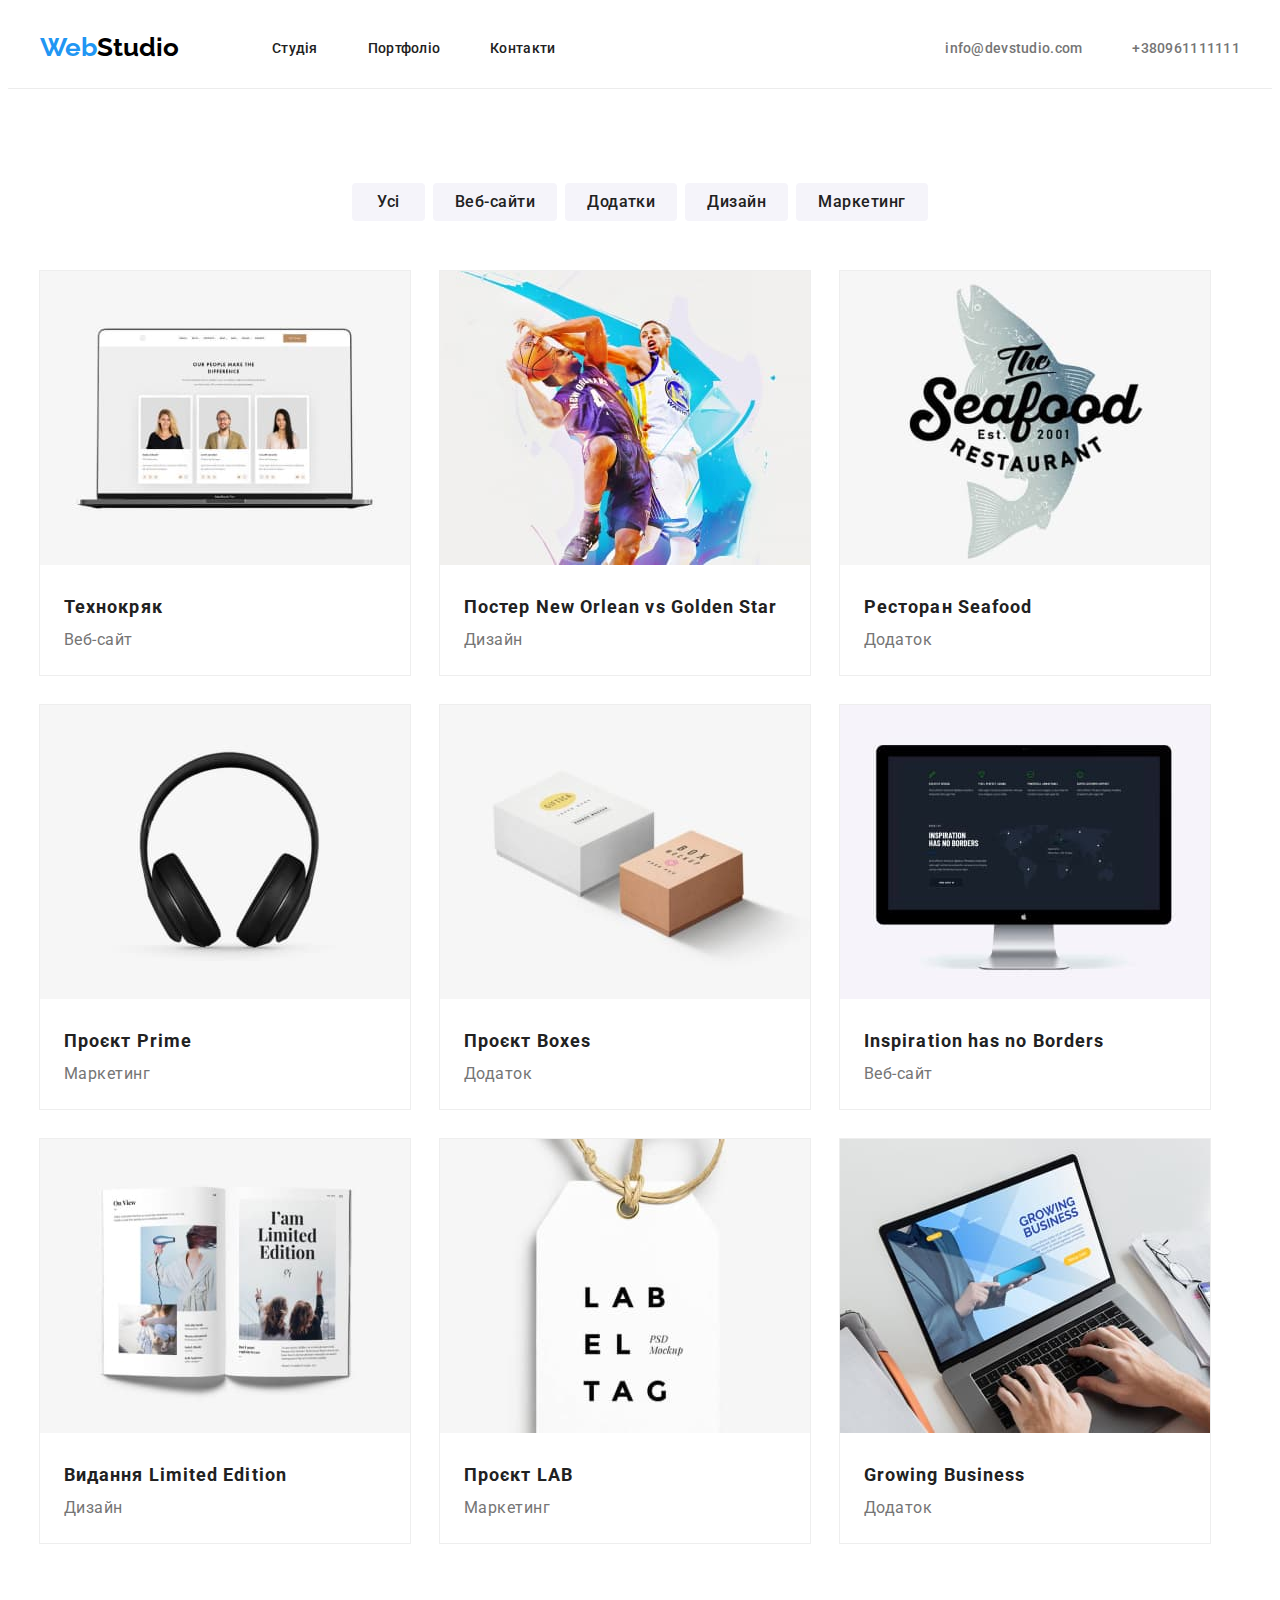
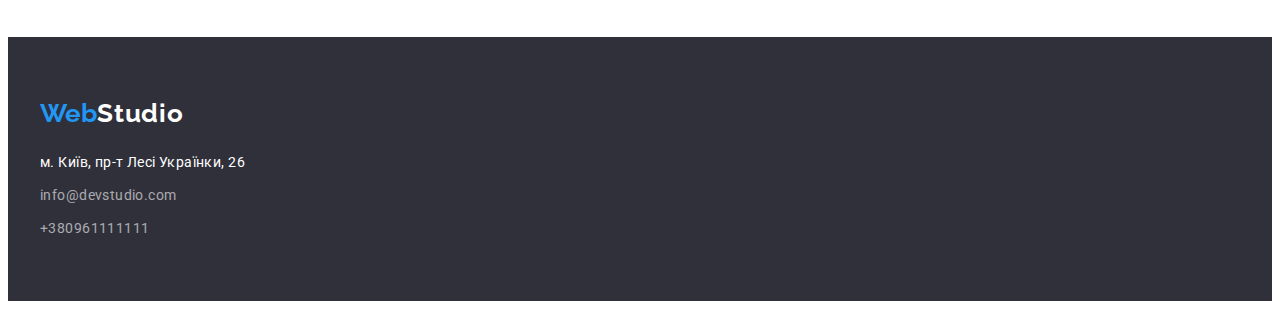
==== portfolio.html @ 507611c4 "Add files via upload" ====
<!DOCTYPE html>
<html lang="en">
    <head>
        <meta charset="UTF-8">
        <meta http-equiv="X-UA-Compatible" content="IE=edge">
        <meta name="viewport" content="width=device-width, initial-scale=1.0">        
        <link rel="preconnect" href="https://fonts.googleapis.com">
        <link rel="preconnect" href="https://fonts.gstatic.com" crossorigin>
        <link href="https://fonts.googleapis.com/css2?family=Raleway:wght@700&family=Roboto:wght@400;500;700;900&display=swap" rel="stylesheet">
        <link rel="stylesheet" href="https://cdnjs.cloudflare.com/ajax/libs/modern-normalize/1.1.0/modern-normalize.min.css" integrity="sha512-wpPYUAdjBVSE4KJnH1VR1HeZfpl1ub8YT/NKx4PuQ5NmX2tKuGu6U/JRp5y+Y8XG2tV+wKQpNHVUX03MfMFn9Q==" crossorigin="anonymous" referrerpolicy="no-referrer" />
        <link rel="stylesheet" href="./css/styles.css">
        <title>goit-markup-hw-03</title>
    </head>
    <body>
        <header class="header-line">
            <div class="container container-header">
                <a class="logo-Web" href="./index.html">Web<span class="logo-Studio">Studio</span></a>
                <nav class="navigation">
                    <ul class="nav-items">
                        <li><a class="header-nav-items" href="./index.html">Студія</a></li>
                        <li><a class="header-nav-items" href="./portfolio.html">Портфоліо</a></li>
                        <li><a class="header-nav-items" href="#">Контакти</a></li>
                    </ul>
                </nav>                
                <a class="header-nav-link nav-mail" href="#" target="_blank" rel="noopener noreferrer">info@devstudio.com</a>
                <a class="header-nav-link nav-tel" href="tel:+380961111111">+380961111111</a>
                
            </div>
        </header>
        <main>
            <section class="section-portfolio">
                <div class="container">
                    <ul class="box-btn-items">
                        <li><button class="btn-style-all" type="button">Усі</button></a></li>
                        <li><button class="btn-style" type="button">Веб-сайти</button></a></li>
                        <li><button class="btn-style" type="button">Додатки</button></a></li>
                        <li><button class="btn-style" type="button">Дизайн</button></a></li>
                        <li><button class="btn-style" type="button">Маркетинг</button></a></li>
                    </ul>                
                                
                    <ul class="box-portfolio">
                        <li class="portfolio-items">
                            <a class="portfolio-link" href="#">
                            <img src="./images/Технокряк.jpg" width="370" height="294" alt="Технокряк">
                            <div class="portfolio-content">
                                <h3 class="portfolio-list">Технокряк</h3>
                                <p class="portfolio-text">Веб-сайт</p>
                            </div>
                        </a>
                        </li>

                        <li class="portfolio-items">
                            <a class="portfolio-link" href="#">
                            <img src="./images/Постер New Orlean vs Golden Star.jpg" width="370" height="294" alt="New Orlean vs Golden Star">
                            <div class="portfolio-content">
                                <h3 class="portfolio-list">Постер New Orlean vs Golden Star</h3>
                                <p class="portfolio-text">Дизайн</p>
                            </div>
                        </a>
                        </li>

                        <li class="portfolio-items">
                            <a class="portfolio-link" href="#">
                            <img src="./images/Ресторан Seafood.jpg" width="370" height="294" alt="Ресторан Seafood">
                            <div class="portfolio-content">
                                <h3 class="portfolio-list">Ресторан Seafood</h3>
                                <p class="portfolio-text">Додаток</p>
                            </div>
                        </a>
                        </li>

                        <li class="portfolio-items">
                            <a class="portfolio-link" href="#">
                            <img src="./images/Проєкт Prime.jpg" width="370" height="294" alt="Prime">
                            <div class="portfolio-content">
                                <h3 class="portfolio-list">Проєкт Prime</h3>
                                <p class="portfolio-text">Маркетинг</p>
                            </div>
                        </a>
                        </li>

                        <li class="portfolio-items">
                            <a class="portfolio-link" href="#">
                            <img src="./images/Проєкт Boxes.jpg" width="370" height="294" alt="Boxes">
                            <div class="portfolio-content">
                                <h3 class="portfolio-list">Проєкт Boxes</h3>
                                <p class="portfolio-text">Додаток</p>
                            </div>
                        </a>
                        </li>

                        <li class="portfolio-items">
                            <a class="portfolio-link" href="#">
                            <img src="./images/Inspiration has no Borders.jpg" width="370" height="294" alt="Inspiration has no Borders">
                            <div class="portfolio-content">                   
                                <h3 class="portfolio-list">Inspiration has no Borders</h3>
                                <p class="portfolio-text">Веб-сайт</p>
                            </div>
                        </a>
                        </li>

                        <li class="portfolio-items">
                            <a class="portfolio-link" href="#">
                            <img src="./images/Видання Limited Edition.jpg" width="370" height="294" alt="Limited Edition">
                            <div class="portfolio-content">
                                <h3 class="portfolio-list">Видання Limited Edition</h3>
                                <p class="portfolio-text">Дизайн</p>
                            </div>
                        </a>
                        </li>

                        <li class="portfolio-items">
                            <a class="portfolio-link" href="#">
                            <img src="./images/Проєкт LAB.jpg" width="370" height="294" alt="LAB">
                            <div class="portfolio-content">
                                <h3 class="portfolio-list">Проєкт LAB</h3>
                                <p class="portfolio-text">Маркетинг</p>
                            </div>

                        </a>
                        </li>

                        <li class="portfolio-items">
                            <a class="portfolio-link" href="#">
                            <img src="./images/Growing Business.jpg" width="370" height="294" alt="Growing Business">
                            <div class="portfolio-content">
                                <h3 class="portfolio-list">Growing Business</h3>
                                <p class="portfolio-text">Додаток</p>
                            </div>
                        </a>
                        </li>
                        
                    
                    </ul>
                </div>
            </section>
            
        </main>
        <footer class="footer">
            
            <div class="container">
                <div class="footer-logo">
                    <a class="logo-Web" href="./index.html">Web<span class="logo-Studio-footer">Studio</span></a>
                </div>                
                
                <ul class="footer-items">

                    <li class="footer-nav">
                        <p class="address">м. Київ, пр-т Лесі Українки, 26</p>
                    </li>
                    <li class="footer-nav">
                        <a class="footer-mail" href="#" target="_blank" rel="noopener noreferrer">info@devstudio.com</a> 
                    </li>
                    <li>
                        <a class="footer-tel" href="tel:+380961111111">+380961111111</a>
                    </li>
                </ul>
            </div>            
            
        </footer>
    </body>
</html>
---- css/styles.css ----
h1,h2,h3,h4,h5,h6,p{
    margin: 0;
}
ul{
    list-style: none;
    margin: 0;
    padding: 0;
}

body {
    font-family: 'Roboto', sans-serif;
}

:root {
    --blue-color: #2196F3;
    --title-color:#212121;
    --uptitle-color:#757575;
  } 

  .container{
    width: 1200px;    
    padding-left: 15px;
    padding-right: 15px;
    margin: 0 auto;    
  }

  /*--------------header---------------*/
  
.container-header{
    height: 80px;
    display: flex;
    align-items: center;
}

.logo-Web{
    color: #2196F3;
    text-decoration: none;
    font-weight: 700;
    font-size: 26px;
    line-height: 1.3076;
    font-family: 'Raleway';
}
.logo-Studio{
    color: #000;
    text-decoration: none;
    font-size: 26px;
    line-height: 1.3076;
    margin-right: 93px;
}

.navigation{
    margin-right: auto;
}

.nav-items{
    list-style: none;
    display: flex;
    gap: 50px;      
}
.header-nav-items{
    text-decoration: none; 
    font-weight: 500;   
    color: var(--title-color);
    font-size: 14px;
    line-height: 1.1428;
    letter-spacing: 0.02em;
    display: flex;       
}
.header-nav-items:hover{
    color: var(--blue-color);
}

.header-nav-items:active{
    color: #000;
}

.header-nav-link{
    font-weight: 500;
    font-size: 14px;
    line-height: 1.1428;
    letter-spacing: 0.02em;
    color: var(--uptitle-color);
    text-decoration: none;
    display: flex;
}

.header-nav-link:hover
{
    color: var(--blue-color);
}

.nav-mail{
    margin-right: 50px;
}

/*--------------header---------------*/

/*---------------main----------------*/

.title-page{
    background-color: #2F303A;    
    display: flex;
    align-items: center;
    justify-content: center; 
    padding-top: 200px;
    padding-bottom: 200px;   
}

.title-page-caption{
    text-align: center;
    font-weight: 900;
    letter-spacing: 0.06em;
    text-transform: uppercase;
    color: #FFFFFF;
    font-size: 44px;
    line-height: 1.3636;          
} 

.title-btn{
    font-family: inherit;    
    font-size: 16px;
    line-height: 1.875;
    color: #FFFFFF;
    background-color: var(--blue-color);   
    cursor: pointer;
    letter-spacing: 0.06em;
    width: 216px;
    height: 50px; 
    border-radius: 4px;
    border: transparent; 
    font-weight: 700          
}

.container-caption{
    display: flex;
    flex-wrap: wrap; 
    justify-content: center;
    gap: 40px;  
    max-width: 696px;     
}

/*--sections our advantages--*/

.about-container{
    padding-bottom: 94px;
    padding-top: 94px;
}

.advantages-items{
    list-style: none;
    height: 98px;
    display: flex;    
    gap: 30px;        
}

.about-items{
    width: 270px;
}

.about-us{    
    font-size: 14px;
    line-height: 1.142;
    letter-spacing: 0.03em;
    text-transform: uppercase;
    color: var(--title-color);
    margin-bottom: 10px;

}
.about-advantages{    
    font-size: 14px;
    line-height: 1.714;       
    letter-spacing: 0.03em;    
    color: var(--uptitle-color);
}

/*----sectons img-----*/

.container-img{
    padding-bottom: 94px;
}

.img-list{    
    font-size: 36px;
    line-height: 1.17;
    text-align: center;
    letter-spacing: 0.03em;
    color: var(--title-color);
    margin-bottom: 50px;
    }
.img-items{
    list-style: none;
    display: flex;
    gap: 30px;
}

/*---section teams-----*/

.team{
    padding-top: 94px;
    padding-bottom: 94px; 
}

.container-team{    
    justify-content: center;
    display: flex;
    align-content: space-between;
    flex-wrap: nowrap;
    flex-direction: column;          
}

.teams-list{    
    font-size: 36px;
    line-height: 1.666;
    text-align: center;
    letter-spacing: 0.03em;
    color: var(--title-color);
    margin-bottom: 50px;
}
.teams-items{
    list-style: none;
    display: flex;
    gap: 30px;
}

.team-card-link{
    text-decoration: none;
}
.team-card-link:hover{
    color: var(--blue-color);    
}

.card-info{
    padding-top: 30px;
    padding-bottom: 30px; 
}

.team-card{
    font-weight: 500;
    font-size: 16px;
    line-height: 1.187;
    text-align: center;
    letter-spacing: 0.03em;
    color: var(--title-color);
    margin-bottom: 10px;         
}

.team-card-prof{    
    font-size: 16px;
    line-height: 1.187;
    text-align: center;
    letter-spacing: 0.03em;    
    color: var(--uptitle-color);           
}

/*---------------main----------------*/

/*--------------footer---------------*/

.footer{
    background-color: #2F303A;    
    display: flex;
    flex-direction: column;
    padding-bottom: 60px;
    padding-top: 60px;
}

.footer-logo{   
    margin-bottom: 20px;  
}

.logo-Studio-footer{
    color: #FFFFFF;
    font-size: 26px;
    line-height: 1.192;
    letter-spacing: 0.03em;
}

.address{    
    font-size: 14px;      
    letter-spacing: 0.03em;
    color: #FFFFFF;
    margin-bottom: 9px;
    line-height: 1.714;
    }

.footer-items{
    list-style: none;    
}

.footer-mail{   
    font-size: 14px;
    line-height: 1.714;      
    letter-spacing: 0.03em;    
    color: rgba(255, 255, 255, 0.6);
    text-decoration: none;  
    margin-bottom: 9px;  
}

.footer-mail:hover{
    color: var(--blue-color); 
}
.footer-mail:active{
    color: #000; 
}

.footer-tel{   
    font-size: 14px;
    line-height: 1.714;      
    letter-spacing: 0.03em;    
    color: rgba(255, 255, 255, 0.6);
    text-decoration: none;       
}

.footer-tel:hover{
    color: var(--blue-color); 
}
.footer-tel:active{
    color: #000; 
}

.footer-nav{
    margin-bottom: 9px;

}


/*--------------footer---------------*/

/*------------portfolio--------------*/

.header-line{
    border-bottom:1px solid #ECECEC;
}

.section-portfolio{
    padding-top: 94px; 
    padding-bottom: 94px; 
}


.box-btn-items{
    list-style: none; 
    display: flex;   
    justify-content: center;
    gap: 8px;
    margin-bottom: 50px;
}

.btn-style-all:hover{
    background-color: var(--blue-color);  
    cursor: pointer;
}

.btn-style-all{
    font-family: inherit;
    font-weight: 500;
    font-size: 16px;
    line-height: 1.625;
    text-align: center;
    letter-spacing: 0.03em;
    color: var(--title-color);
    border: transparent;
    background: #F5F4FA;
    padding: 6px 25px; 
    border-radius: 4px;  
}

.btn-style{
    font-family: inherit;
    font-weight: 500;
    font-size: 16px;
    line-height: 1.625;
    text-align: center;
    letter-spacing: 0.03em;
    color: var(--title-color);
    border: transparent;
    background: #F5F4FA;
    padding: 6px 22px; 
    border-radius: 4px;          
}

.btn-style:hover{
    background-color: var(--blue-color);  
    cursor: pointer; 
    
}

.box-portfolio{
    list-style: none;
    display: flex;
    flex-wrap: wrap;
    gap: 30px;    
}

.portfolio-items{
    outline: 1px solid #EEEEEE;
}

.portfolio-link{
   text-decoration: none;
}

.portfolio-list{    
    font-size: 18px;
    line-height: 2;    
    letter-spacing: 0.06em;    
    color: #212121;    
}

.portfolio-text{ 
    font-size: 16px;
    line-height: 1.875;
    letter-spacing: 0.03em;    
    color: var(--uptitle-color);
}

.portfolio-content{
    padding-top: 20px;
    padding-left: 24px;
    padding-bottom: 20px;
}
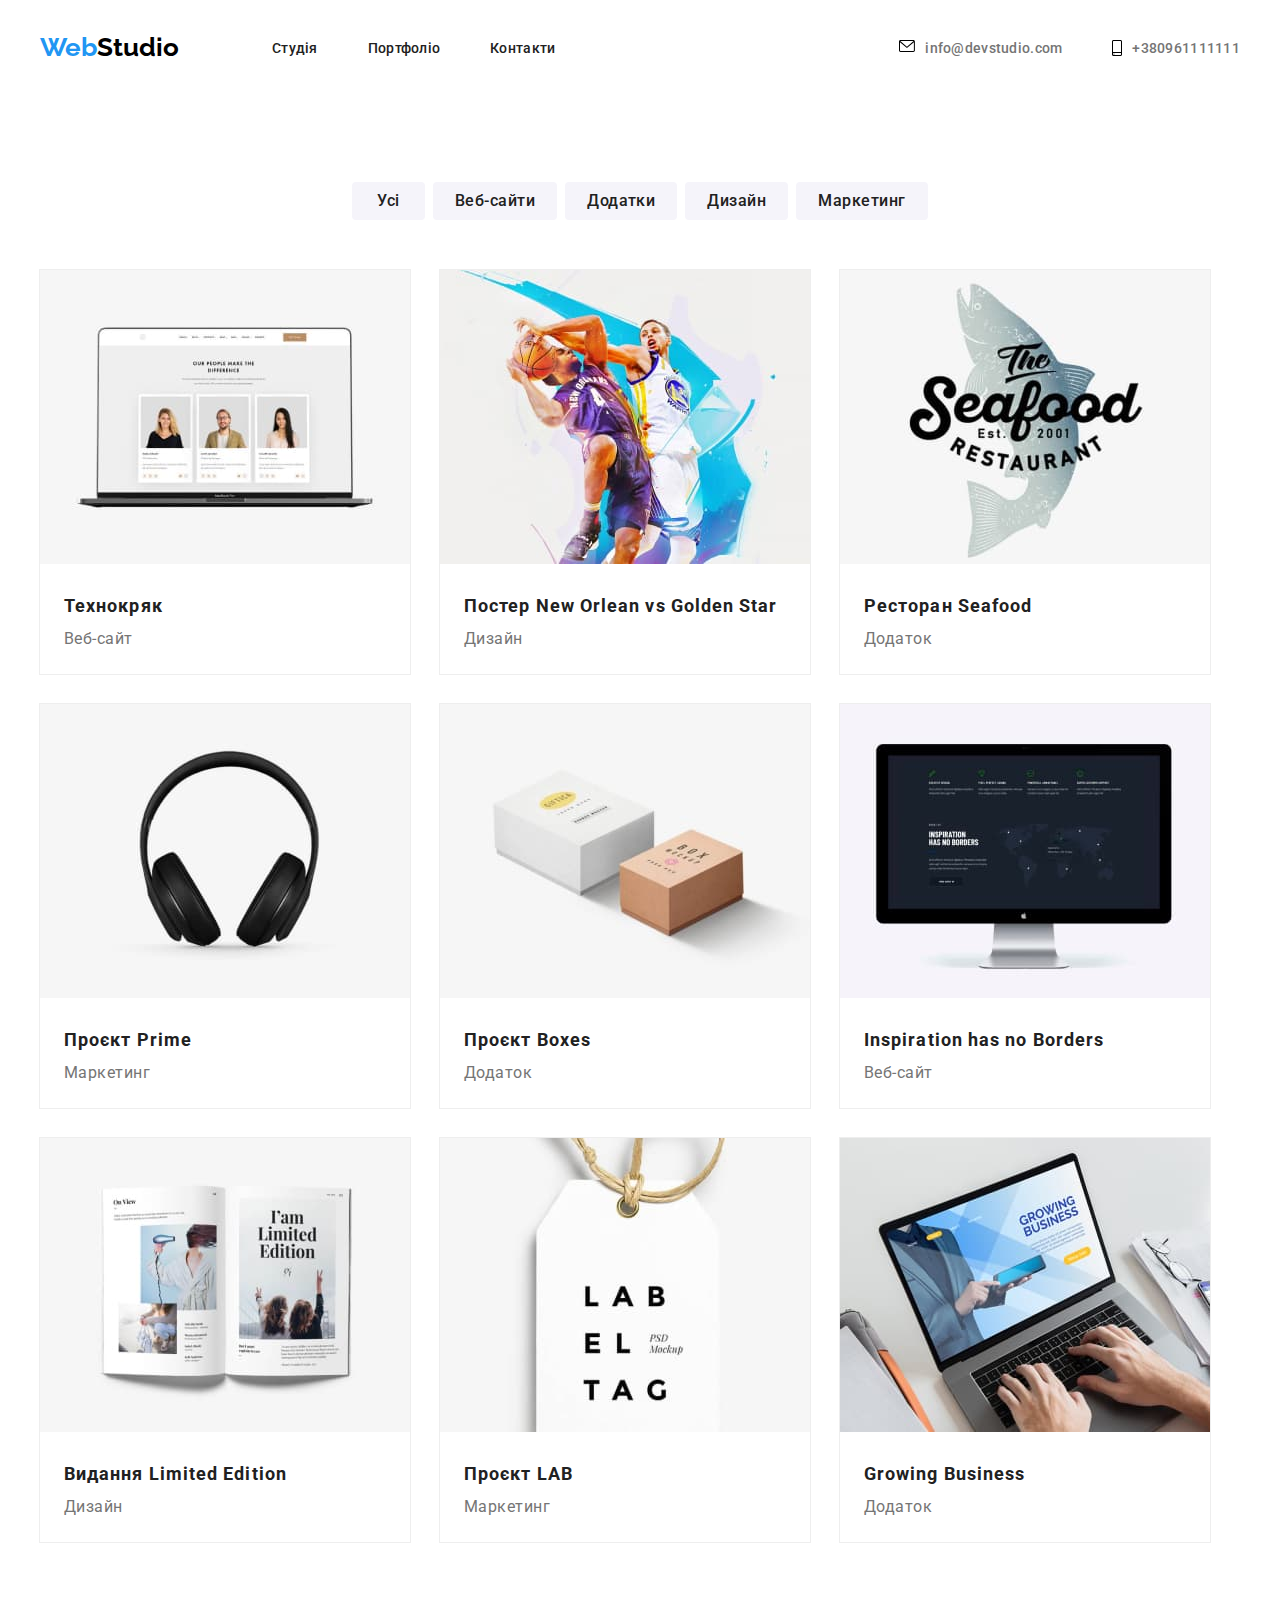
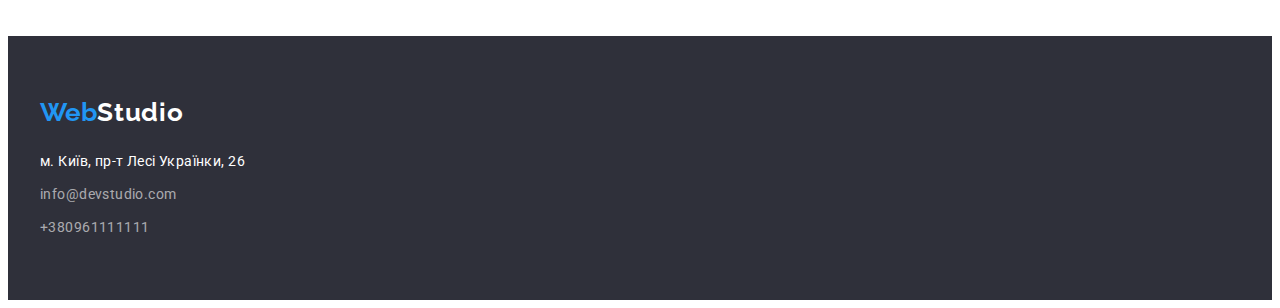
==== commit 1d81b6aa: "hw-04" ====
--- a/portfolio.html
+++ b/portfolio.html
@@ -9,10 +9,10 @@
         <link href="https://fonts.googleapis.com/css2?family=Raleway:wght@700&family=Roboto:wght@400;500;700;900&display=swap" rel="stylesheet">
         <link rel="stylesheet" href="https://cdnjs.cloudflare.com/ajax/libs/modern-normalize/1.1.0/modern-normalize.min.css" integrity="sha512-wpPYUAdjBVSE4KJnH1VR1HeZfpl1ub8YT/NKx4PuQ5NmX2tKuGu6U/JRp5y+Y8XG2tV+wKQpNHVUX03MfMFn9Q==" crossorigin="anonymous" referrerpolicy="no-referrer" />
         <link rel="stylesheet" href="./css/styles.css">
-        <title>goit-markup-hw-03</title>
+        <title>goit-markup-hw-04</title>
     </head>
     <body>
-        <header class="header-line">
+        <header>
             <div class="container container-header">
                 <a class="logo-Web" href="./index.html">Web<span class="logo-Studio">Studio</span></a>
                 <nav class="navigation">
@@ -22,8 +22,17 @@
                         <li><a class="header-nav-items" href="#">Контакти</a></li>
                     </ul>
                 </nav>                
-                <a class="header-nav-link nav-mail" href="#" target="_blank" rel="noopener noreferrer">info@devstudio.com</a>
-                <a class="header-nav-link nav-tel" href="tel:+380961111111">+380961111111</a>
+                <a class="header-nav-link nav-mail" href="#" target="_blank" rel="noopener noreferrer">
+                    <svg class="mail-icons" width="16" height="12">
+                        <use href="./images/icons.svg#icon-envelope-hover-1"></use>
+                    </svg>
+                    info@devstudio.com</a>
+                
+                <a class="header-nav-link nav-tel" href="tel:+380961111111">
+                    <svg class="tel-icons" width="10" height="16">
+                        <use href="./images/icons.svg#icon-smartphone-1"></use>
+                    </svg>
+                    +380961111111</a>
                 
             </div>
         </header>
@@ -31,11 +40,11 @@
             <section class="section-portfolio">
                 <div class="container">
                     <ul class="box-btn-items">
-                        <li><button class="btn-style-all" type="button">Усі</button></a></li>
-                        <li><button class="btn-style" type="button">Веб-сайти</button></a></li>
-                        <li><button class="btn-style" type="button">Додатки</button></a></li>
-                        <li><button class="btn-style" type="button">Дизайн</button></a></li>
-                        <li><button class="btn-style" type="button">Маркетинг</button></a></li>
+                        <li class="btn-items"><button class="btn-style-all" type="button">Усі</button></a></li>
+                        <li class="btn-items"><button class="btn-style" type="button">Веб-сайти</button></a></li>
+                        <li class="btn-items"><button class="btn-style" type="button">Додатки</button></a></li>
+                        <li class="btn-items"><button class="btn-style" type="button">Дизайн</button></a></li>
+                        <li class="btn-items"><button class="btn-style" type="button">Маркетинг</button></a></li>
                     </ul>                
                                 
                     <ul class="box-portfolio">
@@ -133,7 +142,7 @@
                     
                     </ul>
                 </div>
-            </section>
+            </section>            
             
         </main>
         <footer class="footer">
--- a/css/styles.css
+++ b/css/styles.css
@@ -82,6 +82,7 @@
     color: var(--uptitle-color);
     text-decoration: none;
     display: flex;
+    gap: 10px;
 }
 
 .header-nav-link:hover
@@ -89,21 +90,63 @@
     color: var(--blue-color);
 }
 
+.header-nav-link:active
+{
+    color: var(--title-color);
+}
+
 .nav-mail{
     margin-right: 50px;
 }
 
+
+.mail-icons{
+    color: var(--uptitle-color);
+}
+
+.tel-icons{
+    color: var(--uptitle-color);
+}
+
+.header-nav-link:hover .mail-icons
+{
+    fill: var(--blue-color);
+}
+
+.header-nav-link:hover .tel-icons 
+{
+    fill: var(--blue-color);
+}
+
+.header-nav-link:active .mail-icons
+{
+    fill: var(--title-color);
+}
+
+.header-nav-link:active .tel-icons 
+{
+    fill: var(--title-color);
+}
+
 /*--------------header---------------*/
 
 /*---------------main----------------*/
 
-.title-page{
-    background-color: #2F303A;    
-    display: flex;
-    align-items: center;
-    justify-content: center; 
+.title-page{           
+    display: flex;
+    align-items: center;     
     padding-top: 200px;
     padding-bottom: 200px;   
+}
+
+.backgroung-title{    
+    height: 600px;
+    max-height: 1600px; 
+    background-image:linear-gradient(rgba(47, 48, 58, 0.4),
+                                     rgba(47, 48, 58, 0.4)),
+    url(../images/background.jpg); 
+    background-repeat: no-repeat;
+    background-position: center;     
 }
 
 .title-page-caption{
@@ -147,14 +190,17 @@
 }
 
 .advantages-items{
-    list-style: none;
-    height: 98px;
+    list-style: none;    
     display: flex;    
     gap: 30px;        
 }
 
 .about-items{
     width: 270px;
+}
+
+.about-icons{
+    margin-bottom: 30px;
 }
 
 .about-us{    
@@ -208,6 +254,10 @@
     flex-direction: column;          
 }
 
+.box-team-card{  
+    box-shadow: 0 4px 4px 0 rgba(0, 0, 0, 0.25);
+}
+
 .teams-list{    
     font-size: 36px;
     line-height: 1.666;
@@ -252,6 +302,81 @@
     color: var(--uptitle-color);           
 }
 
+.team-soc-list{
+    display: flex;
+    justify-content: center;
+    gap: 10px;
+    margin-top: 16px;
+}
+
+.team-soc-items{
+    width: 44px;
+    height: 44px;
+}
+
+.team-soc-link{
+    width: 100%;
+    height: 100%;
+    display: block;
+    background-color: #FFFFFF;
+    border-radius: 50%;
+    display: flex;
+    align-items: center;
+    justify-content: center;
+}
+.team-soc-link:hover{
+    background-color: var(--blue-color);
+}
+.team-soc-link:hover .team-soc-icons{
+    fill: #FFFFFF;
+}
+
+.team-soc-icons{
+    fill: rgb(175,177,184);
+}
+/*---section visitors----*/
+
+.visitors{
+    padding-top: 94px;
+    padding-bottom: 94px;
+}
+
+.regular-visitors{
+    font-size: 36px;
+    line-height: 1.666;
+    text-align: center;
+    letter-spacing: 0.03em;
+    color: var(--title-color);
+    margin-bottom: 50px;
+}
+
+.visitors-list{
+    display: flex; 
+    gap: 30px;  
+}
+
+.visitors-link{
+    border: 1px solid #AFB1B8;
+    height: 92px;
+    width: 170px;
+    border-radius: 4px;
+    display: flex;
+    align-items: center;
+    justify-content: center;
+}
+
+.visitors-icons{
+    fill: rgb(175,177,184);
+}
+
+.visitors-link:hover{
+    border-color: var(--blue-color);
+}
+
+.visitors-link:hover .visitors-icons{
+    fill: var(--blue-color);
+}
+
 /*---------------main----------------*/
 
 /*--------------footer---------------*/
@@ -262,6 +387,11 @@
     flex-direction: column;
     padding-bottom: 60px;
     padding-top: 60px;
+}
+
+.footer-wrap{
+    display: flex;
+    gap: 70px;
 }
 
 .footer-logo{   
@@ -321,6 +451,48 @@
 .footer-nav{
     margin-bottom: 9px;
 
+} 
+
+.footer-soc{
+    padding-top: 12px;
+}
+
+.foter-par{
+    font-size: 14px;
+    line-height: 1.142;      
+    letter-spacing: 0.03em;
+    color: #FFFFFF;
+    margin-bottom: 20px;
+
+}
+
+.footer-soc-list{
+    display: flex;    
+    gap: 10px;        
+}
+
+.footer-soc-items{
+    width: 44px;
+    height: 44px;
+}
+
+.footer-soc-link{
+    width: 100%;
+    height: 100%;    
+    background-color: #FFFFFF;
+    border-radius: 50%;
+    display: flex;
+    align-items: center;    
+}
+.footer-soc-link:hover{
+    background-color: var(--blue-color);
+}
+.footer-soc-link:hover .footer-soc-icons{
+    fill: #FFFFFF;
+}
+
+.footer-soc-icons{
+    fill: rgb(175,177,184);
 }
 
 
@@ -346,6 +518,14 @@
     margin-bottom: 50px;
 }
 
+.btn-items:hover{
+    box-shadow: 0 4px 4px 0 rgba(0, 0, 0, 0.25);
+}
+
+.btn-items:focus{
+    box-shadow: 0 4px 4px 0 rgba(0, 0, 0, 0.25);
+}
+
 .btn-style-all:hover{
     background-color: var(--blue-color);  
     cursor: pointer;
@@ -393,7 +573,11 @@
 }
 
 .portfolio-items{
-    outline: 1px solid #EEEEEE;
+    outline: 1px solid #EEEEEE;   
+}
+
+.portfolio-items:hover{
+    box-shadow: 0 4px 4px 0 rgba(0, 0, 0, 0.25);
 }
 
 .portfolio-link{
@@ -418,4 +602,5 @@
     padding-top: 20px;
     padding-left: 24px;
     padding-bottom: 20px;
-}+}
+
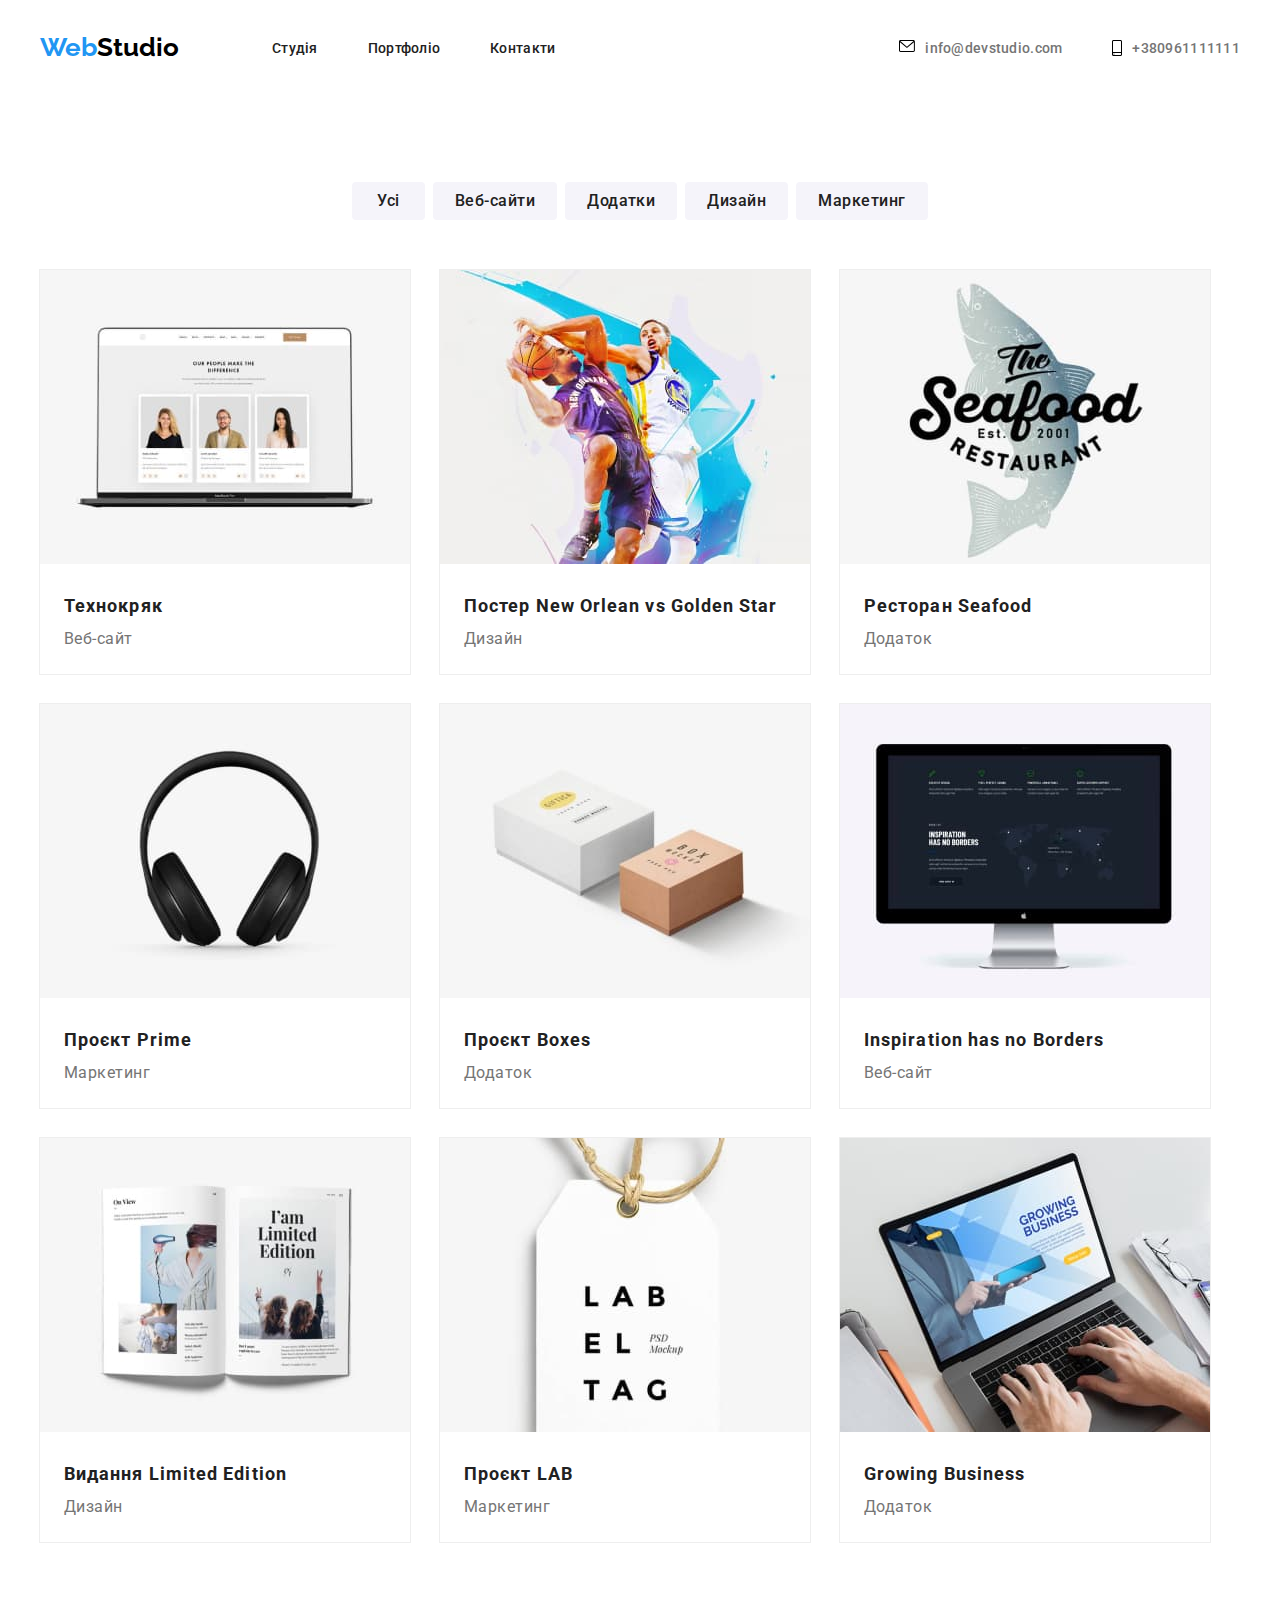
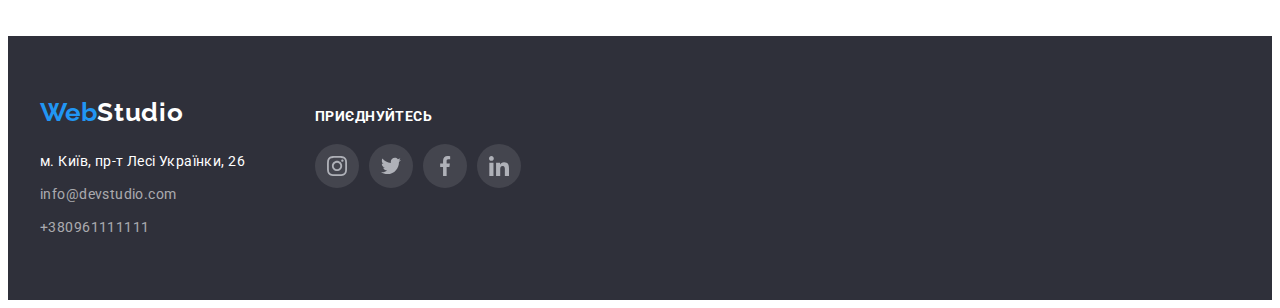
==== commit f5c133fc: "hw-04(01)" ====
--- a/portfolio.html
+++ b/portfolio.html
@@ -145,26 +145,61 @@
             </section>            
             
         </main>
-        <footer class="footer">
-            
-            <div class="container">
-                <div class="footer-logo">
-                    <a class="logo-Web" href="./index.html">Web<span class="logo-Studio-footer">Studio</span></a>
-                </div>                
-                
-                <ul class="footer-items">
-
-                    <li class="footer-nav">
-                        <p class="address">м. Київ, пр-т Лесі Українки, 26</p>
-                    </li>
-                    <li class="footer-nav">
-                        <a class="footer-mail" href="#" target="_blank" rel="noopener noreferrer">info@devstudio.com</a> 
-                    </li>
-                    <li>
-                        <a class="footer-tel" href="tel:+380961111111">+380961111111</a>
-                    </li>
-                </ul>
-            </div>            
+        <footer class="footer">            
+            <div class="container footer-wrap">
+                <div>
+                    <div class="footer-logo">
+                        <a class="logo-Web" href="./index.html">Web<span class="logo-Studio-footer">Studio</span></a>
+                    </div>                
+                    
+                    <ul class="footer-items">
+
+                        <li class="footer-nav">
+                            <p class="address">м. Київ, пр-т Лесі Українки, 26</p>
+                        </li>
+                        <li class="footer-nav">
+                            <a class="footer-mail" href="#" target="_blank" rel="noopener noreferrer">info@devstudio.com</a> 
+                        </li>
+                        <li>
+                            <a class="footer-tel" href="tel:+380961111111">+380961111111</a>
+                        </li>
+                    </ul>
+                </div>
+
+                <div class="footer-soc"> 
+                    <h3 class="foter-par">ПРИЄДНУЙТЕСЬ</h3>                   
+                    <ul class="footer-soc-list">
+                        <li class="footer-soc-items">
+                            <a class="footer-soc-link" href="#">
+                                <svg class="footer-soc-icons" widht="20" height="20">
+                                    <use href="./images/icons.svg#icon-instagram-2"></use>
+                                </svg>
+                            </a>                                        
+                        </li>
+                        <li class="footer-soc-items">
+                            <a class="footer-soc-link" href="#">
+                                <svg class="footer-soc-icons" widht="20" height="20">
+                                    <use href="./images/icons.svg#icon-twitter-1"></use>
+                                </svg>
+                            </a>
+                        </li>
+                        <li class="footer-soc-items">
+                            <a class="footer-soc-link" href="#">
+                                <svg class="footer-soc-icons" widht="20" height="20">
+                                    <use href="./images/icons.svg#icon-facebook-1"></use>
+                                </svg>
+                            </a>
+                        </li>
+                        <li class="footer-soc-items">
+                            <a class="footer-soc-link" href="#">
+                                <svg class="footer-soc-icons" widht="20" height="20">
+                                    <use href="./images/icons.svg#icon-linkedin-1"></use>
+                                </svg>
+                            </a>
+                        </li>                                    
+                    </ul>
+                </div>
+            </div> 
             
         </footer>
     </body>
--- a/css/styles.css
+++ b/css/styles.css
@@ -479,7 +479,7 @@
 .footer-soc-link{
     width: 100%;
     height: 100%;    
-    background-color: #FFFFFF;
+    background-color: rgba(255, 255, 255, 0.1);
     border-radius: 50%;
     display: flex;
     align-items: center;    
@@ -493,6 +493,7 @@
 
 .footer-soc-icons{
     fill: rgb(175,177,184);
+    
 }
 
 
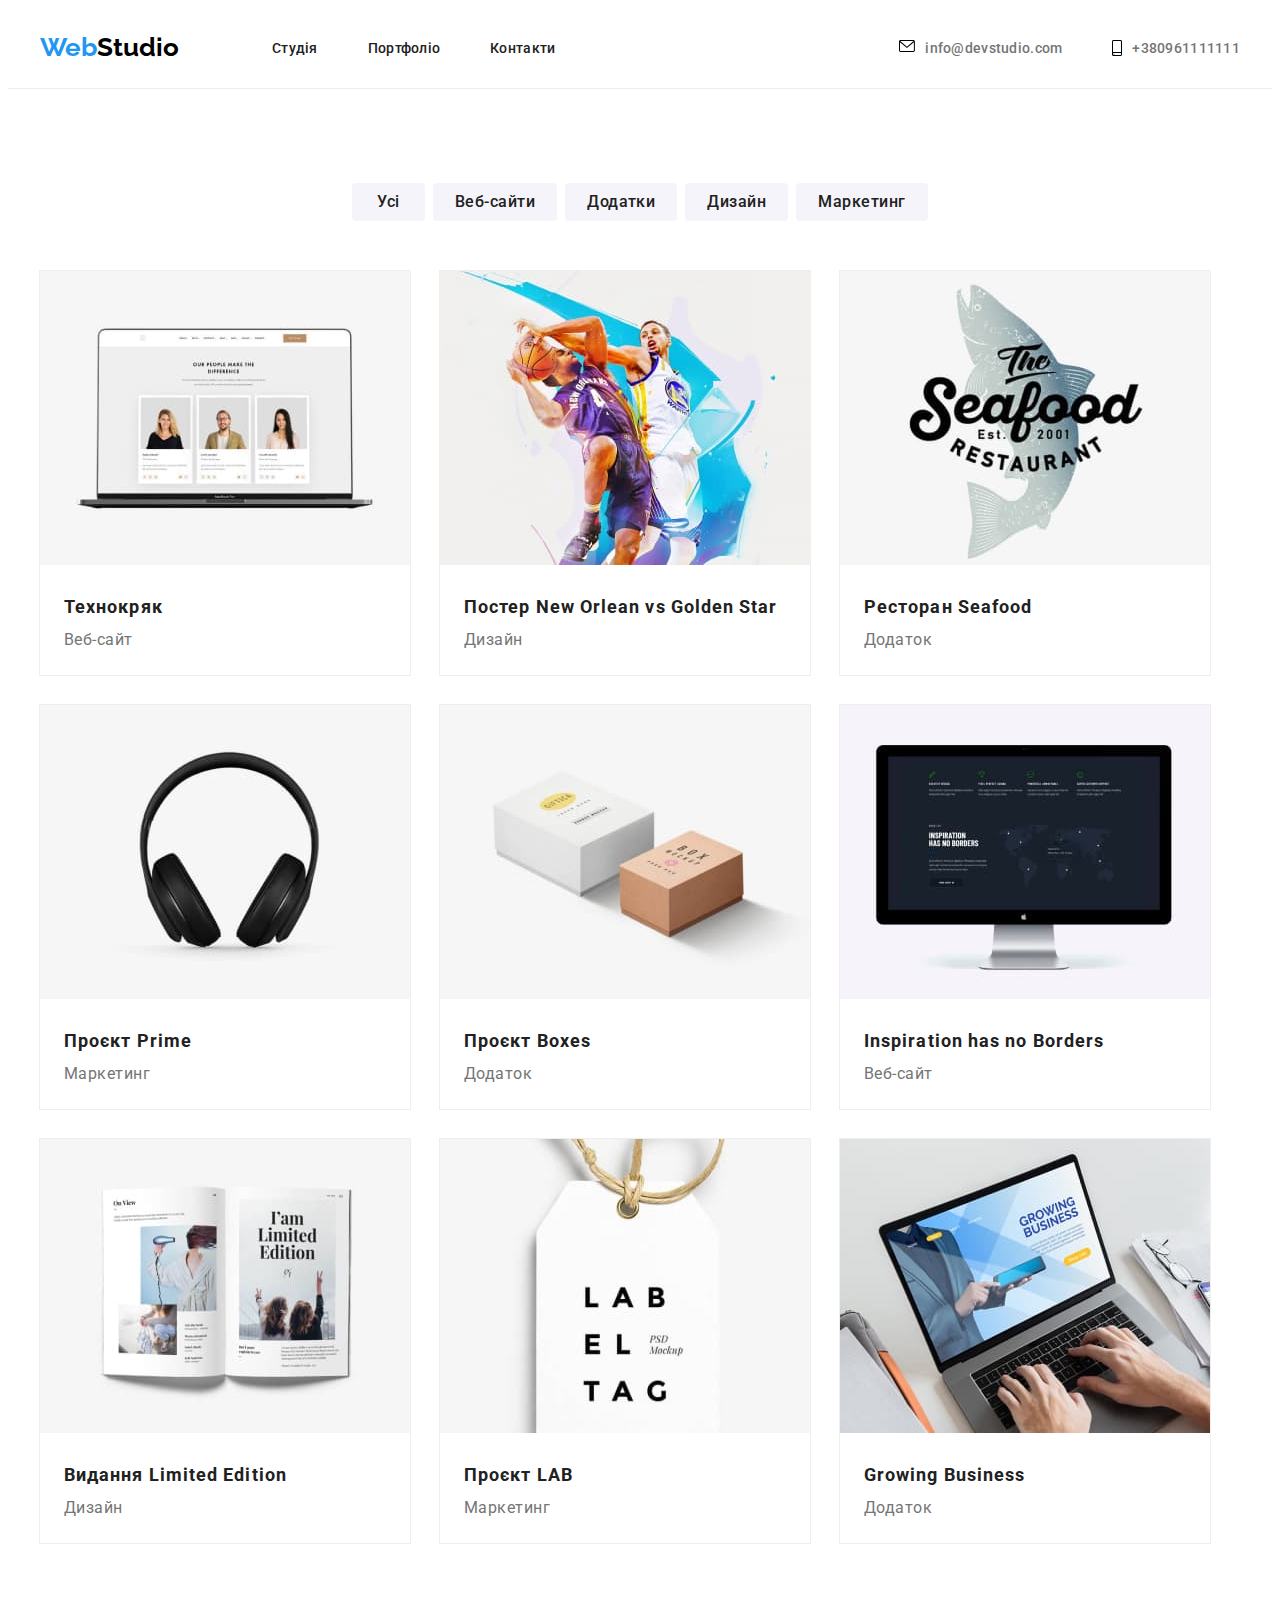
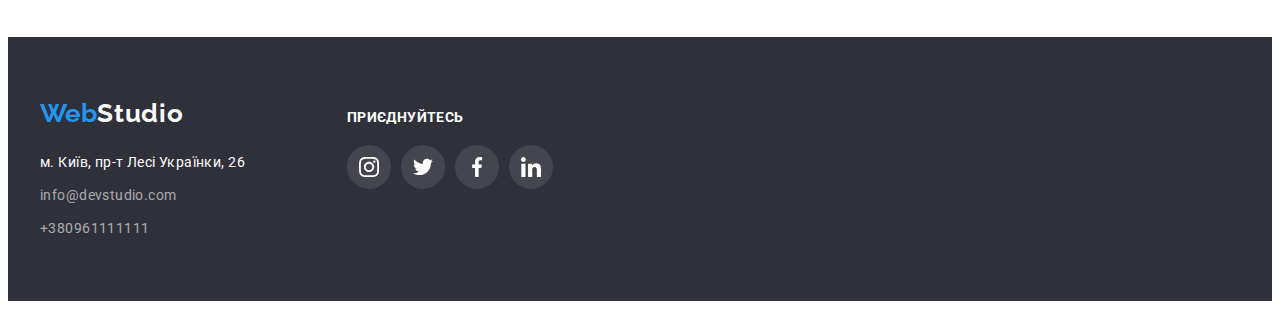
==== commit 3d98134f: "HW-04(02)" ====
--- a/portfolio.html
+++ b/portfolio.html
@@ -12,7 +12,7 @@
         <title>goit-markup-hw-04</title>
     </head>
     <body>
-        <header>
+        <header class="header-line">
             <div class="container container-header">
                 <a class="logo-Web" href="./index.html">Web<span class="logo-Studio">Studio</span></a>
                 <nav class="navigation">
@@ -137,8 +137,7 @@
                                 <p class="portfolio-text">Додаток</p>
                             </div>
                         </a>
-                        </li>
-                        
+                        </li>                        
                     
                     </ul>
                 </div>
--- a/css/styles.css
+++ b/css/styles.css
@@ -39,13 +39,13 @@
     font-size: 26px;
     line-height: 1.3076;
     font-family: 'Raleway';
+    margin-right: 93px;
 }
 .logo-Studio{
     color: #000;
     text-decoration: none;
     font-size: 26px;
-    line-height: 1.3076;
-    margin-right: 93px;
+    line-height: 1.3076;    
 }
 
 .navigation{
@@ -72,6 +72,10 @@
 
 .header-nav-items:active{
     color: #000;
+}
+
+.header-nav-items:focus{
+    color: var(--blue-color);
 }
 
 .header-nav-link{
@@ -90,6 +94,11 @@
     color: var(--blue-color);
 }
 
+.header-nav-link:focus
+{
+    color: var(--blue-color);
+}
+
 .header-nav-link:active
 {
     color: var(--title-color);
@@ -99,7 +108,6 @@
     margin-right: 50px;
 }
 
-
 .mail-icons{
     color: var(--uptitle-color);
 }
@@ -114,6 +122,16 @@
 }
 
 .header-nav-link:hover .tel-icons 
+{
+    fill: var(--blue-color);
+}
+
+.header-nav-link:focus .mail-icons
+{
+    fill: var(--blue-color);
+}
+
+.header-nav-link:focus .tel-icons 
 {
     fill: var(--blue-color);
 }
@@ -200,7 +218,7 @@
 }
 
 .about-icons{
-    margin-bottom: 30px;
+    
 }
 
 .about-us{    
@@ -219,6 +237,16 @@
     color: var(--uptitle-color);
 }
 
+.box-about-icon{
+    display: flex;
+    width: 270px;
+    height: 120px;
+    background-color: #F5F4FA;
+    justify-content: center;
+    align-items: center;
+    margin-bottom: 30px;    
+}
+
 /*----sectons img-----*/
 
 .container-img{
@@ -244,6 +272,8 @@
 .team{
     padding-top: 94px;
     padding-bottom: 94px; 
+    background-color: #F5F4FA;
+    
 }
 
 .container-team{    
@@ -251,11 +281,12 @@
     display: flex;
     align-content: space-between;
     flex-wrap: nowrap;
-    flex-direction: column;          
+    flex-direction: column;             
 }
 
 .box-team-card{  
     box-shadow: 0 4px 4px 0 rgba(0, 0, 0, 0.25);
+    background-color:#FFFFFF;
 }
 
 .teams-list{    
@@ -331,6 +362,13 @@
     fill: #FFFFFF;
 }
 
+.team-soc-link:focus{
+    background-color: var(--blue-color);
+}
+.team-soc-link:focus .team-soc-icons{
+    fill: #FFFFFF;
+}
+
 .team-soc-icons{
     fill: rgb(175,177,184);
 }
@@ -377,6 +415,13 @@
     fill: var(--blue-color);
 }
 
+.visitors-link:focus{
+    border-color: var(--blue-color);
+}
+
+.visitors-link:focus .visitors-icons{
+    fill: var(--blue-color);
+}
 /*---------------main----------------*/
 
 /*--------------footer---------------*/
@@ -429,6 +474,11 @@
 .footer-mail:hover{
     color: var(--blue-color); 
 }
+
+.footer-mail:focus{
+    color: var(--blue-color); 
+}
+
 .footer-mail:active{
     color: #000; 
 }
@@ -444,13 +494,16 @@
 .footer-tel:hover{
     color: var(--blue-color); 
 }
+
+.footer-tel:focus{
+    color: var(--blue-color); 
+}
 .footer-tel:active{
     color: #000; 
 }
 
 .footer-nav{
     margin-bottom: 9px;
-
 } 
 
 .footer-soc{
@@ -463,7 +516,6 @@
     letter-spacing: 0.03em;
     color: #FFFFFF;
     margin-bottom: 20px;
-
 }
 
 .footer-soc-list{
@@ -491,11 +543,16 @@
     fill: #FFFFFF;
 }
 
+.footer-soc-link:focus{
+    background-color: var(--blue-color);
+}
+.footer-soc-link:focus .footer-soc-icons{
+    fill: #FFFFFF;
+}
+
 .footer-soc-icons{
-    fill: rgb(175,177,184);
-    
-}
-
+    fill: #FFFFFF;
+}
 
 /*--------------footer---------------*/
 
@@ -509,7 +566,6 @@
     padding-top: 94px; 
     padding-bottom: 94px; 
 }
-
 
 .box-btn-items{
     list-style: none; 
@@ -530,6 +586,13 @@
 .btn-style-all:hover{
     background-color: var(--blue-color);  
     cursor: pointer;
+    color: #FFFFFF;
+}
+
+.btn-style-all:focus{
+    background-color: var(--blue-color);  
+    cursor: pointer;
+    color: #FFFFFF;
 }
 
 .btn-style-all{
@@ -563,7 +626,12 @@
 .btn-style:hover{
     background-color: var(--blue-color);  
     cursor: pointer; 
-    
+    color: #FFFFFF;    
+}
+.btn-style:focus{
+    background-color: var(--blue-color);  
+    cursor: pointer; 
+    color: #FFFFFF;    
 }
 
 .box-portfolio{
@@ -578,6 +646,9 @@
 }
 
 .portfolio-items:hover{
+    box-shadow: 0 4px 4px 0 rgba(0, 0, 0, 0.25);
+}
+.portfolio-items:focus{
     box-shadow: 0 4px 4px 0 rgba(0, 0, 0, 0.25);
 }
 
